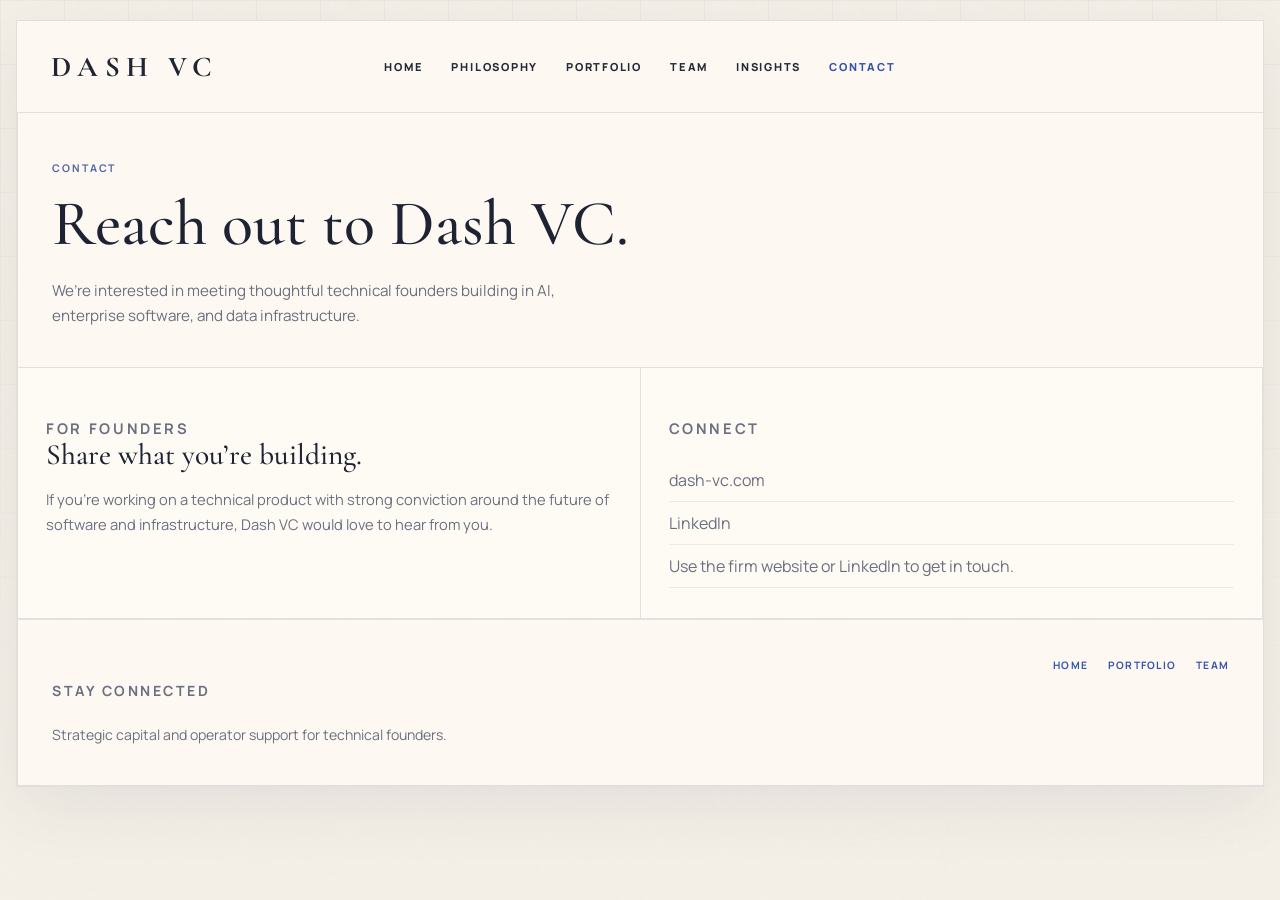
==== contact.html @ 7830f435 "Initial site commit" ====
<!DOCTYPE html>
<html lang="en">
  <head>
    <meta charset="UTF-8" />
    <meta name="viewport" content="width=device-width, initial-scale=1.0" />
    <title>Contact | Dash VC</title>
    <meta
      name="description"
      content="Get in touch with Dash VC."
    />
    <link rel="preconnect" href="https://fonts.googleapis.com" />
    <link rel="preconnect" href="https://fonts.gstatic.com" crossorigin />
    <link
      href="https://fonts.googleapis.com/css2?family=Cormorant+Garamond:wght@400;500;600;700&family=Manrope:wght@400;500;600;700;800&display=swap"
      rel="stylesheet"
    />
    <link rel="stylesheet" href="./styles.css" />
  </head>
  <body class="subpage-body">
    <div class="page-shell">
      <header class="site-header">
        <a class="brand" href="./index.html">DASH VC</a>
        <button class="menu-toggle" type="button" aria-expanded="false" aria-label="Open menu">
          <span></span>
          <span></span>
        </button>
        <nav class="site-nav">
          <a href="./index.html">Home</a>
          <a href="./philosophy.html">Philosophy</a>
          <a href="./portfolio.html">Portfolio</a>
          <a href="./team.html">Team</a>
          <a href="./insights.html">Insights</a>
          <a aria-current="page" href="./contact.html">Contact</a>
        </nav>
      </header>

      <main>
        <section class="subpage-hero">
          <p class="eyebrow">Contact</p>
          <h1>Reach out to Dash VC.</h1>
          <p class="lead">
            We’re interested in meeting thoughtful technical founders building in AI,
            enterprise software, and data infrastructure.
          </p>
        </section>

        <section class="content-grid two-up">
          <article class="content-panel">
            <p class="eyebrow">For founders</p>
            <h2>Share what you’re building.</h2>
            <p>
              If you’re working on a technical product with strong conviction around the
              future of software and infrastructure, Dash VC would love to hear from you.
            </p>
          </article>
          <article class="content-panel">
            <p class="eyebrow">Connect</p>
            <ul class="plain-list">
              <li><a href="https://dash-vc.com/" target="_blank" rel="noreferrer">dash-vc.com</a></li>
              <li><a href="https://www.linkedin.com/company/dash-vc/" target="_blank" rel="noreferrer">LinkedIn</a></li>
              <li>Use the firm website or LinkedIn to get in touch.</li>
            </ul>
          </article>
        </section>
      </main>

      <footer class="site-footer">
        <div>
          <p class="eyebrow">Stay connected</p>
          <p>Strategic capital and operator support for technical founders.</p>
        </div>
        <div class="footer-links">
          <a href="./index.html">Home</a>
          <a href="./portfolio.html">Portfolio</a>
          <a href="./team.html">Team</a>
        </div>
      </footer>
    </div>
    <script src="./app.js"></script>
  </body>
</html>
---- styles.css ----
:root {
  --paper: #f4efe7;
  --paper-deep: #e9dfd1;
  --ink: #1e2333;
  --muted: #6b6f7f;
  --line: rgba(45, 86, 184, 0.18);
  --line-strong: rgba(52, 94, 203, 0.52);
  --panel: rgba(255, 252, 247, 0.74);
  --border: rgba(31, 43, 78, 0.12);
  --shadow: 0 20px 60px rgba(52, 59, 89, 0.08);
}

* {
  box-sizing: border-box;
}

html {
  scroll-behavior: smooth;
}

body {
  margin: 0;
  color: var(--ink);
  background:
    radial-gradient(circle at top left, rgba(180, 186, 205, 0.1), transparent 28%),
    radial-gradient(circle at right center, rgba(72, 111, 222, 0.08), transparent 22%),
    linear-gradient(180deg, rgba(255, 255, 255, 0.6), rgba(241, 235, 226, 0.94)),
    var(--paper);
  font-family: "Manrope", sans-serif;
}

.subpage-body {
  background:
    linear-gradient(rgba(244, 239, 231, 0.9), rgba(244, 239, 231, 0.94)),
    url("./Full-page paper texture.png");
  background-size: cover;
  background-attachment: fixed;
}

body::before {
  position: fixed;
  inset: 0;
  pointer-events: none;
  content: "";
  background-image:
    linear-gradient(var(--line) 1px, transparent 1px),
    linear-gradient(90deg, var(--line) 1px, transparent 1px);
  background-size: 64px 64px;
  mask-image: linear-gradient(180deg, rgba(0, 0, 0, 0.55), transparent 90%);
  opacity: 0.45;
}

a {
  color: inherit;
  text-decoration: none;
}

button {
  font: inherit;
}

.page-shell {
  width: min(1360px, calc(100% - 32px));
  margin: 20px auto;
  border: 1px solid var(--border);
  background: rgba(255, 251, 245, 0.82);
  box-shadow: var(--shadow);
  backdrop-filter: blur(6px);
}

.top-stage {
  background:
    linear-gradient(rgba(255, 251, 245, 0.42), rgba(255, 251, 245, 0.42)),
    url("./hero image 7.png");
  background-size: 104% auto;
  background-position: 62% 64%;
  background-repeat: no-repeat;
}

.site-header,
.hero,
.portfolio-strip,
.grid-section,
.split-band,
.team-section,
.site-footer {
  position: relative;
}

.site-header {
  display: grid;
  grid-template-columns: 1fr auto 1fr;
  align-items: center;
  gap: 24px;
  padding: 28px 34px;
  border-bottom: 1px solid var(--border);
  background: transparent;
}

.brand {
  justify-self: start;
  letter-spacing: 0.22em;
  font-family: "Cormorant Garamond", serif;
  font-size: 1.8rem;
  font-weight: 700;
  color: #202433;
}

.site-nav {
  display: flex;
  justify-content: center;
  gap: 28px;
  text-transform: uppercase;
  letter-spacing: 0.16em;
  font-size: 0.69rem;
  font-weight: 800;
}

.site-nav a,
.footer-links a,
.text-link {
  color: #3552ac;
}

.site-nav a {
  color: #242938;
}

.site-nav a[aria-current="page"] {
  color: #3552ac;
}

.menu-toggle {
  display: none;
  border: 0;
  background: transparent;
  padding: 0;
  flex-direction: column;
  gap: 6px;
}

.menu-toggle span {
  display: block;
  width: 28px;
  height: 1px;
  background: var(--ink);
}

.hero {
  display: grid;
  grid-template-columns: 1.05fr 1fr;
  min-height: 560px;
  background: transparent;
}

.hero > div,
.portfolio-strip > *,
.panel,
.split-band > div,
.team-section,
.site-footer {
  border-right: 1px solid var(--border);
  border-bottom: 1px solid var(--border);
}

.hero-copy {
  border-right: 0;
}

.hero-copy,
.hero-visual,
.panel,
.band-copy,
.band-companies,
.team-section,
.site-footer {
  padding: 38px 34px;
}

.hero-copy {
  display: flex;
  flex-direction: column;
  justify-content: center;
  width: 100%;
  max-width: 70vw;
}

.eyebrow {
  margin: 0 0 18px;
  text-transform: uppercase;
  letter-spacing: 0.18em;
  font-size: 0.66rem;
  color: #5265a9;
  font-weight: 700;
}

h1,
h2,
h3 {
  margin: 0;
  font-family: "Cormorant Garamond", serif;
  font-weight: 500;
  line-height: 0.98;
}

h1 {
  max-width: 18ch;
  font-size: clamp(2.8rem, 5.6vw, 4.8rem);
}

.hero-text,
.philosophy-panel p,
.spotlight-copy p,
.band-copy p,
.team-card p,
.site-footer p,
.value-item p {
  margin: 22px 0 0;
  max-width: 54ch;
  color: var(--muted);
  line-height: 1.62;
  font-size: 0.88rem;
}

.hero-actions {
  display: flex;
  gap: 28px;
  margin-top: 36px;
  flex-wrap: wrap;
}

.text-link {
  text-transform: uppercase;
  letter-spacing: 0.16em;
  font-size: 0.7rem;
  font-weight: 800;
}

.text-link::after {
  content: " \2192";
}

.hero-visual {
  overflow: hidden;
  background: transparent;
  display: flex;
  align-items: center;
  justify-content: center;
}

.blueprint-card {
  position: relative;
  width: min(760px, 96%);
  height: min(520px, calc(100% - 48px));
  margin: 0;
}

.blueprint-card::before,
.mini-diagram::before,
.mini-diagram::after {
  position: absolute;
  content: "";
}

.blueprint-card::before {
  inset: 0;
  background: transparent;
}

.hero-blueprint-image {
  position: absolute;
  inset: 0;
  width: 100%;
  height: 100%;
}

.hero-blueprint-overlay {
  object-fit: contain;
  object-position: center;
  opacity: 0.9;
  mix-blend-mode: multiply;
  filter: saturate(0.92) brightness(1.03) contrast(0.97);
}

.portfolio-strip {
  display: grid;
  grid-template-columns: 1.1fr repeat(5, 1fr);
  border-left: 1px solid var(--border);
}

.strip-label,
.portfolio-pill {
  min-height: 108px;
  padding: 24px 20px;
  background: rgba(255, 253, 249, 0.46);
}

.strip-label {
  display: flex;
  align-items: center;
  text-transform: uppercase;
  letter-spacing: 0.16em;
  font-size: 0.62rem;
  font-weight: 800;
}

.strip-link {
  justify-content: space-between;
  color: #3552ac;
}

.strip-link::after {
  content: "\2192";
  font-size: 1rem;
  line-height: 1;
}

.portfolio-pill {
  border: 0;
  border-left: 1px solid var(--border);
  text-align: left;
  cursor: pointer;
  transition: background 180ms ease, transform 180ms ease;
}

.portfolio-pill:hover,
.portfolio-pill.is-active {
  background: rgba(223, 232, 255, 0.3);
}

.portfolio-pill strong,
.spotlight-copy h2,
.team-card h3,
.value-item h2,
.band-copy h2,
.section-heading h2 {
  display: block;
  font-size: clamp(1.45rem, 2.1vw, 2.3rem);
  line-height: 1;
}

.portfolio-pill strong {
  font-family: "Cormorant Garamond", serif;
  font-weight: 500;
  font-size: 1.75rem;
  letter-spacing: 0;
}

.portfolio-pill span,
.spotlight-copy h3 {
  display: block;
  margin-top: 8px;
  text-transform: uppercase;
  letter-spacing: 0.16em;
  font-size: 0.58rem;
  color: var(--muted);
}

.grid-section {
  display: grid;
  grid-template-columns: 1.75fr 1fr 1fr 0.4fr;
  border-left: 1px solid var(--border);
}

.values-panel {
  background:
    radial-gradient(circle at 20% 20%, rgba(89, 118, 207, 0.07), transparent 30%),
    rgba(255, 251, 246, 0.72);
}

.value-grid {
  display: grid;
  grid-template-columns: repeat(5, minmax(0, 1fr));
  gap: 14px;
}

.value-item h2 {
  margin-top: 12px;
  font-family: "Cormorant Garamond", serif;
  font-size: 0.82rem;
  font-weight: 500;
  line-height: 1.08;
}

.value-icon {
  color: #5a71bc;
  display: inline-flex;
  width: 72px;
  height: 72px;
  align-items: center;
  justify-content: center;
}

.value-item p {
  max-width: 12ch;
  font-size: 0.58rem;
  line-height: 1.36;
  color: #3b4050;
}

.value-icon-svg {
  width: 72px;
  height: 72px;
  stroke: #6a83d9;
  stroke-width: 1.35;
  stroke-linecap: round;
  stroke-linejoin: round;
  overflow: visible;
}

.operator-icon .icon-operator-outer {
  stroke-dasharray: 3.4 3.4;
}

.operator-icon .icon-operator-middle,
.operator-icon .icon-operator-core,
.endurance-icon .icon-endurance-ring {
  stroke-width: 1.5;
}

.sharp-icon .icon-sharp-core,
.technical-icon .icon-technical-cube,
.operator-icon .icon-operator-axes,
.operator-icon .icon-operator-middle,
.operator-icon .icon-operator-core,
.endurance-icon .icon-endurance-ring {
  vector-effect: non-scaling-stroke;
}

.pattern-icon {
  fill: #6a83d9;
  stroke: none;
}

.icon-sharp-frame {
  animation: iconFloatRotate 1.8s ease-in-out 2 both;
}

.icon-sharp-core {
  animation: iconPulse 1.4s ease-in-out 2 both;
}

.icon-operator-outer {
  animation: rotateSlow 1.8s linear 2 both;
  transform-origin: center;
  transform-box: fill-box;
}

.icon-operator-axes {
  animation: rotateReverse 1.8s linear 2 both;
  transform-origin: center;
  transform-box: fill-box;
}

.icon-technical-cube {
  animation: iconFloatRotate 1.8s ease-in-out 2 both;
  transform-origin: center;
  transform-box: fill-box;
}

.icon-pattern-grid circle {
  animation: dotPulse 0.9s ease-in-out 2 both;
}

.icon-pattern-grid circle:nth-child(5n + 1) { animation-delay: 0s; }
.icon-pattern-grid circle:nth-child(5n + 2) { animation-delay: 0.12s; }
.icon-pattern-grid circle:nth-child(5n + 3) { animation-delay: 0.24s; }
.icon-pattern-grid circle:nth-child(5n + 4) { animation-delay: 0.36s; }
.icon-pattern-grid circle:nth-child(5n) { animation-delay: 0.48s; }

.icon-endurance-outer {
  animation: breatheOuter 1.4s ease-in-out 2 both;
  transform-origin: center;
  transform-box: fill-box;
}

.icon-endurance-middle {
  animation: breatheMiddle 1.4s ease-in-out 2 both;
  transform-origin: center;
  transform-box: fill-box;
}

.icon-endurance-core {
  animation: breatheCore 1.4s ease-in-out 2 both;
  transform-origin: center;
  transform-box: fill-box;
}

@keyframes rotateSlow {
  from { transform: rotate(0deg); }
  to { transform: rotate(360deg); }
}

@keyframes rotateReverse {
  from { transform: rotate(0deg); }
  to { transform: rotate(-360deg); }
}

@keyframes iconFloatRotate {
  0%, 100% { transform: rotate(0deg) translateY(0); }
  50% { transform: rotate(4deg) translateY(-0.5px); }
}

@keyframes iconPulse {
  0%, 100% { opacity: 1; transform: scale(1); }
  50% { opacity: 0.84; transform: scale(1.04); }
}

@keyframes dotPulse {
  0%, 100% { opacity: 0.55; transform: scale(1); }
  50% { opacity: 1; transform: scale(1.16); }
}

@keyframes breatheOuter {
  0%, 100% { transform: scale(1); opacity: 0.95; }
  50% { transform: scale(1.03); opacity: 0.72; }
}

@keyframes breatheMiddle {
  0%, 100% { transform: scale(1); opacity: 0.95; }
  50% { transform: scale(0.97); opacity: 0.78; }
}

@keyframes breatheCore {
  0%, 100% { transform: scale(1); opacity: 1; }
  50% { transform: scale(1.1); opacity: 0.88; }
}

@media (prefers-reduced-motion: reduce) {
  .icon-sharp-frame,
  .icon-sharp-core,
  .icon-operator-outer,
  .icon-operator-axes,
  .icon-technical-cube,
  .icon-pattern-grid circle,
  .icon-endurance-outer,
  .icon-endurance-middle,
  .icon-endurance-core {
    animation: none;
  }
}

.philosophy-panel {
  background: rgba(255, 251, 246, 0.6);
}

.philosophy-panel h2,
.spotlight-copy h2,
.band-copy h2,
.section-heading h2 {
  font-size: clamp(1.95rem, 2.6vw, 3rem);
}

.texture-panel {
  display: block;
  overflow: hidden;
  background: transparent;
  padding: 0;
}

.stone-image {
  display: block;
  width: 100%;
  height: 100%;
  min-height: 100%;
  object-fit: cover;
  object-position: center;
  transform: scale(2);
  transform-origin: center;
  filter: saturate(0.9) brightness(1.02) contrast(0.96);
}

.spotlight-panel {
  display: grid;
  grid-template-rows: auto 1fr auto;
  gap: 18px;
  background: rgba(255, 253, 249, 0.68);
}

.spotlight-copy p {
  min-height: 96px;
}

.spotlight-graphic {
  position: relative;
  min-height: 140px;
}

.mini-diagram {
  position: absolute;
  right: 0;
  bottom: 0;
  width: 88%;
  height: 100%;
  border-left: 1px solid rgba(65, 111, 223, 0.2);
  border-bottom: 1px solid rgba(65, 111, 223, 0.2);
}

.mini-diagram::before {
  left: 18%;
  right: 18%;
  bottom: 14%;
  height: 40%;
  border: 1px solid rgba(65, 111, 223, 0.38);
}

.mini-diagram::after {
  left: 34%;
  right: 34%;
  bottom: 39%;
  height: 28%;
  border: 1px solid rgba(65, 111, 223, 0.5);
}

.split-band {
  display: grid;
  grid-template-columns: 1fr 1fr;
  border-left: 1px solid var(--border);
}

.company-cloud {
  display: flex;
  flex-wrap: wrap;
  gap: 12px;
  margin-top: 20px;
}

.company-cloud a,
.team-card {
  border: 1px solid var(--border);
  background: rgba(255, 255, 255, 0.46);
}

.company-cloud a {
  display: inline-flex;
  align-items: center;
  justify-content: center;
  padding: 12px 16px;
  text-transform: uppercase;
  letter-spacing: 0.12em;
  font-size: 0.62rem;
  transition: background 180ms ease, border-color 180ms ease, color 180ms ease,
    transform 180ms ease;
}

.company-cloud a:hover,
.company-cloud a:focus-visible,
.logo-card:hover,
.logo-card:focus-visible {
  background: rgba(223, 232, 255, 0.34);
  border-color: rgba(52, 94, 203, 0.34);
  color: #3552ac;
  transform: translateY(-1px);
}

.team-section {
  border-left: 1px solid var(--border);
}

.section-heading {
  max-width: 720px;
}

.team-grid {
  display: grid;
  grid-template-columns: repeat(4, minmax(0, 1fr));
  gap: 18px;
  margin-top: 26px;
}

.team-card {
  padding: 24px 20px;
}

.team-card h3 {
  font-size: 1.35rem;
}

.site-footer {
  display: flex;
  justify-content: space-between;
  gap: 24px;
  border-left: 1px solid var(--border);
  border-right: 0;
}

.footer-links {
  display: flex;
  align-items: flex-start;
  gap: 20px;
  flex-wrap: wrap;
  text-transform: uppercase;
  letter-spacing: 0.12em;
  font-size: 0.64rem;
  font-weight: 700;
}

.subpage-hero,
.content-grid,
.logo-grid,
.bio-grid,
.insight-grid {
  border-left: 1px solid var(--border);
}

.subpage-hero {
  padding: 48px 34px 38px;
  border-bottom: 1px solid var(--border);
}

.subpage-hero h1 {
  max-width: 20ch;
  font-size: clamp(3rem, 5vw, 4.7rem);
}

.lead {
  margin: 22px 0 0;
  max-width: 64ch;
  color: var(--muted);
  line-height: 1.68;
  font-size: 0.95rem;
}

.content-grid {
  display: grid;
  border-bottom: 1px solid var(--border);
}

.content-grid.two-up {
  grid-template-columns: repeat(2, minmax(0, 1fr));
}

.philosophy-grid {
  grid-template-columns: repeat(5, minmax(0, 1fr));
}

.content-panel,
.logo-card,
.bio-card,
.insight-card {
  padding: 30px 28px;
  border-right: 1px solid var(--border);
  border-bottom: 1px solid var(--border);
  background: rgba(255, 252, 247, 0.56);
}

.content-panel h2,
.bio-card h2,
.insight-card h2 {
  font-size: clamp(1.8rem, 2.3vw, 2.8rem);
}

.content-panel p,
.bio-card p,
.insight-card p {
  margin: 18px 0 0;
  color: var(--muted);
  line-height: 1.68;
  font-size: 0.92rem;
}

.plain-list {
  margin: 18px 0 0;
  padding: 0;
  list-style: none;
}

.plain-list li {
  padding: 10px 0;
  border-bottom: 1px solid rgba(31, 43, 78, 0.08);
  color: var(--muted);
}

.logo-grid {
  display: grid;
  grid-template-columns: repeat(4, minmax(0, 1fr));
}

.logo-card {
  display: grid;
  place-items: center;
  min-height: 160px;
  padding: 28px;
  transition: background 180ms ease, border-color 180ms ease, color 180ms ease,
    transform 180ms ease;
}

.logo-card img {
  display: block;
  width: 100%;
  max-width: 180px;
  max-height: 44px;
  object-fit: contain;
  object-position: center;
}

.stealth-card {
  font-family: "Cormorant Garamond", serif;
  font-size: 2rem;
  font-weight: 500;
  letter-spacing: 0.04em;
  color: #202433;
}

.bio-grid,
.insight-grid {
  display: grid;
  grid-template-columns: repeat(2, minmax(0, 1fr));
}

@media (max-width: 1100px) {
  .hero,
  .split-band,
  .grid-section,
  .team-grid,
  .portfolio-strip,
  .content-grid.two-up,
  .philosophy-grid,
  .logo-grid,
  .bio-grid,
  .insight-grid {
    grid-template-columns: 1fr;
  }

  .value-grid {
    grid-template-columns: repeat(2, minmax(0, 1fr));
  }

  .hero-visual {
    min-height: 420px;
  }

  .blueprint-card {
    width: min(720px, 100%);
    height: 360px;
    margin-top: 12px;
  }

  .portfolio-pill,
  .strip-label {
    border-left: 0;
    border-top: 1px solid var(--border);
  }

  .team-grid {
    gap: 14px;
  }
}

@media (max-width: 760px) {
  .page-shell {
    width: min(100% - 18px, 100%);
    margin: 9px auto;
  }

  .site-header,
  .hero-copy,
  .hero-visual,
  .panel,
  .band-copy,
  .band-companies,
  .team-section,
  .site-footer {
    padding: 24px 20px;
  }

  .site-header {
    grid-template-columns: 1fr auto;
    align-items: flex-start;
  }

  .menu-toggle {
    display: flex;
    justify-self: end;
  }

  .site-nav {
    display: none;
    width: 100%;
    flex-direction: column;
    gap: 14px;
    padding-top: 14px;
    grid-column: 1 / -1;
  }

  .site-nav.is-open {
    display: flex;
  }

  h1 {
    max-width: 13ch;
    font-size: clamp(2.2rem, 10vw, 3.35rem);
  }

  .value-grid,
  .team-grid {
    grid-template-columns: 1fr;
  }

  .subpage-hero,
  .content-panel,
  .logo-card,
  .bio-card,
  .insight-card {
    padding: 24px 20px;
  }

  .subpage-hero h1 {
    max-width: 18ch;
    font-size: clamp(2.2rem, 10vw, 3.5rem);
  }

  .site-footer {
    flex-direction: column;
  }

  .brand {
    font-size: 1.45rem;
  }
}
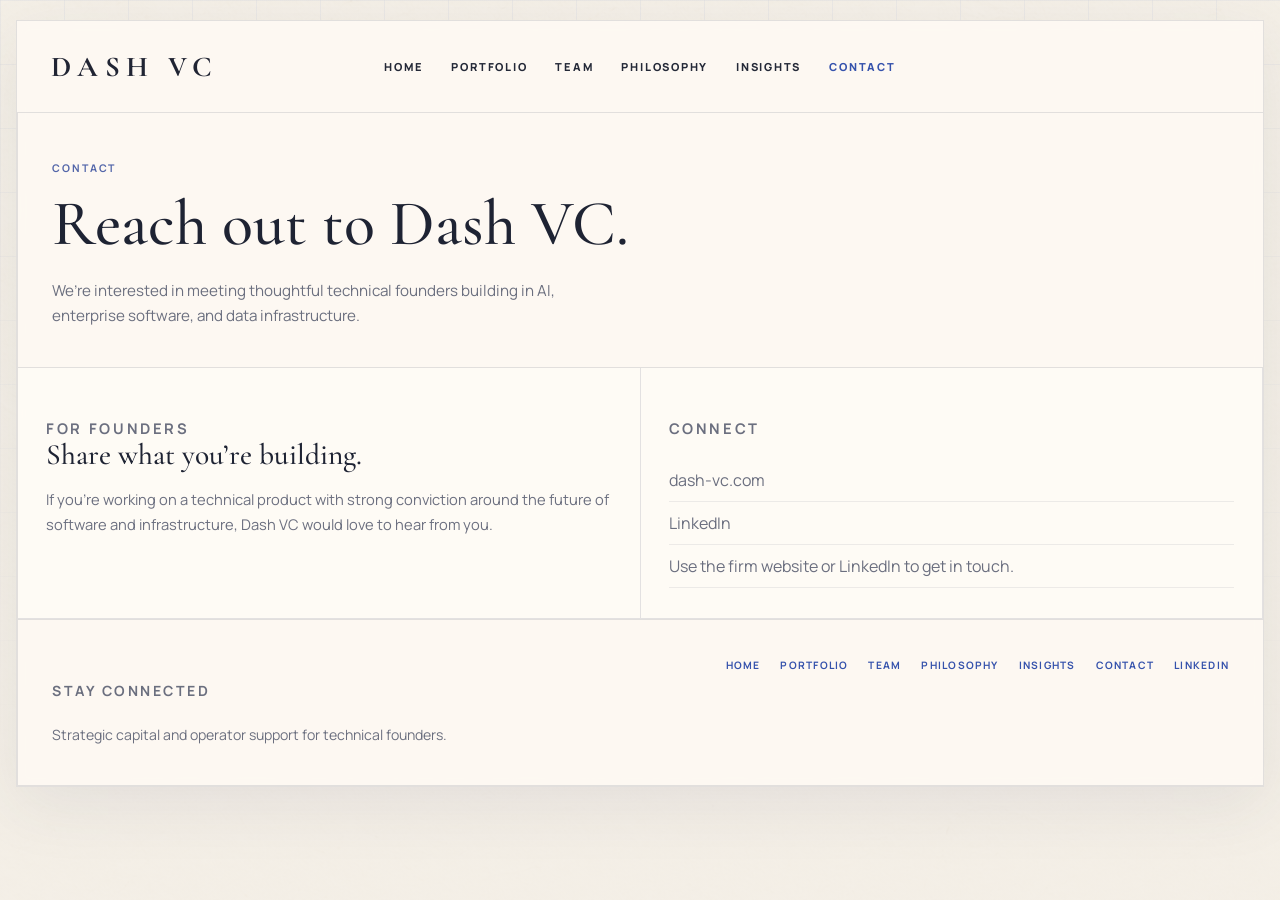
==== commit 36678f09: "Update site polish and interactions" ====
--- a/contact.html
+++ b/contact.html
@@ -26,9 +26,9 @@
         </button>
         <nav class="site-nav">
           <a href="./index.html">Home</a>
-          <a href="./philosophy.html">Philosophy</a>
           <a href="./portfolio.html">Portfolio</a>
           <a href="./team.html">Team</a>
+          <a href="./philosophy.html">Philosophy</a>
           <a href="./insights.html">Insights</a>
           <a aria-current="page" href="./contact.html">Contact</a>
         </nav>
@@ -73,6 +73,12 @@
           <a href="./index.html">Home</a>
           <a href="./portfolio.html">Portfolio</a>
           <a href="./team.html">Team</a>
+          <a href="./philosophy.html">Philosophy</a>
+          <a href="./insights.html">Insights</a>
+          <a href="./contact.html">Contact</a>
+          <a href="https://www.linkedin.com/company/dash-vc/" target="_blank" rel="noreferrer">
+            LinkedIn
+          </a>
         </div>
       </footer>
     </div>
--- a/styles.css
+++ b/styles.css
@@ -204,7 +204,7 @@
 }
 
 h1 {
-  max-width: 18ch;
+  max-width: 28ch;
   font-size: clamp(2.8rem, 5.6vw, 4.8rem);
 }
 
@@ -419,7 +419,8 @@
 }
 
 .sharp-icon .icon-sharp-core,
-.technical-icon .icon-technical-cube,
+.technical-icon .icon-technical-outer,
+.technical-icon .icon-technical-inner,
 .operator-icon .icon-operator-axes,
 .operator-icon .icon-operator-middle,
 .operator-icon .icon-operator-core,
@@ -433,33 +434,31 @@
 }
 
 .icon-sharp-frame {
-  animation: iconFloatRotate 1.8s ease-in-out 2 both;
-}
-
-.icon-sharp-core {
-  animation: iconPulse 1.4s ease-in-out 2 both;
-}
-
-.icon-operator-outer {
-  animation: rotateSlow 1.8s linear 2 both;
+  animation: rotateSettle 2.2s cubic-bezier(0.16, 0.8, 0.2, 1) 1;
   transform-origin: center;
   transform-box: fill-box;
 }
 
-.icon-operator-axes {
-  animation: rotateReverse 1.8s linear 2 both;
+.icon-operator-outer {
+  animation: rotateSettle 2.4s cubic-bezier(0.16, 0.8, 0.2, 1) 1;
   transform-origin: center;
   transform-box: fill-box;
 }
 
-.icon-technical-cube {
-  animation: iconFloatRotate 1.8s ease-in-out 2 both;
+.icon-operator-axes {
+  animation: rotateReverseSettle 2.4s cubic-bezier(0.16, 0.8, 0.2, 1) 1;
   transform-origin: center;
   transform-box: fill-box;
 }
 
+.icon-technical-inner {
+  animation: cubePulse 2.1s cubic-bezier(0.2, 0.72, 0.2, 1) 1;
+  transform-origin: center;
+  transform-box: fill-box;
+}
+
 .icon-pattern-grid circle {
-  animation: dotPulse 0.9s ease-in-out 2 both;
+  animation: dotPulse 1.15s cubic-bezier(0.2, 0.72, 0.2, 1) 1;
 }
 
 .icon-pattern-grid circle:nth-child(5n + 1) { animation-delay: 0s; }
@@ -469,47 +468,104 @@
 .icon-pattern-grid circle:nth-child(5n) { animation-delay: 0.48s; }
 
 .icon-endurance-outer {
-  animation: breatheOuter 1.4s ease-in-out 2 both;
+  animation: rotateSettle 2.6s cubic-bezier(0.16, 0.8, 0.2, 1) 1;
   transform-origin: center;
   transform-box: fill-box;
 }
 
 .icon-endurance-middle {
-  animation: breatheMiddle 1.4s ease-in-out 2 both;
+  animation: breatheMiddle 1.9s cubic-bezier(0.2, 0.72, 0.2, 1) 1;
   transform-origin: center;
   transform-box: fill-box;
 }
 
 .icon-endurance-core {
-  animation: breatheCore 1.4s ease-in-out 2 both;
+  animation: enduranceSlingshot 1.9s cubic-bezier(0.16, 0.84, 0.18, 1) 1;
   transform-origin: center;
   transform-box: fill-box;
 }
 
-@keyframes rotateSlow {
-  from { transform: rotate(0deg); }
-  to { transform: rotate(360deg); }
-}
-
-@keyframes rotateReverse {
-  from { transform: rotate(0deg); }
-  to { transform: rotate(-360deg); }
-}
-
-@keyframes iconFloatRotate {
-  0%, 100% { transform: rotate(0deg) translateY(0); }
-  50% { transform: rotate(4deg) translateY(-0.5px); }
-}
-
-@keyframes iconPulse {
-  0%, 100% { opacity: 1; transform: scale(1); }
-  50% { opacity: 0.84; transform: scale(1.04); }
+.value-item:hover .icon-sharp-frame {
+  animation: rotateSettleHover 1.25s cubic-bezier(0.16, 0.8, 0.2, 1) 1;
+}
+
+.value-item:hover .icon-operator-outer {
+  animation: rotateSettleHover 1.5s cubic-bezier(0.16, 0.8, 0.2, 1) 1;
+}
+
+.value-item:hover .icon-operator-axes {
+  animation: rotateReverseSettleHover 1.5s cubic-bezier(0.16, 0.8, 0.2, 1) 1;
+}
+
+.value-item:hover .icon-technical-inner {
+  animation: cubePulseHover 1.2s cubic-bezier(0.2, 0.72, 0.2, 1) 1;
+}
+
+.value-item:hover .icon-pattern-grid circle {
+  animation: dotWaveHover 0.85s cubic-bezier(0.2, 0.72, 0.2, 1) 1;
+}
+
+.value-item:hover .icon-endurance-outer {
+  animation: rotateSettleHover 1.55s cubic-bezier(0.16, 0.8, 0.2, 1) 1;
+}
+
+.value-item:hover .icon-endurance-middle {
+  animation: breatheMiddleHover 1.05s cubic-bezier(0.2, 0.72, 0.2, 1) 1;
+}
+
+.value-item:hover .icon-endurance-core {
+  animation: enduranceSlingshotHover 1.05s cubic-bezier(0.16, 0.84, 0.18, 1) 1;
+}
+
+@keyframes rotateSettle {
+  0% { transform: rotate(0deg); }
+  82% { transform: rotate(336deg); }
+  100% { transform: rotate(360deg); }
+}
+
+@keyframes rotateReverseSettle {
+  0% { transform: rotate(0deg); }
+  82% { transform: rotate(-336deg); }
+  100% { transform: rotate(-360deg); }
+}
+
+@keyframes rotateSettleHover {
+  0% { transform: rotate(0deg); }
+  82% { transform: rotate(336deg); }
+  100% { transform: rotate(360deg); }
+}
+
+@keyframes rotateReverseSettleHover {
+  0% { transform: rotate(0deg); }
+  82% { transform: rotate(-336deg); }
+  100% { transform: rotate(-360deg); }
+}
+
+@keyframes cubePulse {
+  0%, 100% { transform: scale(1); opacity: 0.95; }
+  50% { transform: scale(1.22); opacity: 1; }
+}
+
+@keyframes cubePulseHover {
+  0%, 100% { transform: scale(1); opacity: 0.95; }
+  50% { transform: scale(1.22); opacity: 1; }
 }
 
 @keyframes dotPulse {
   0%, 100% { opacity: 0.55; transform: scale(1); }
-  50% { opacity: 1; transform: scale(1.16); }
-}
+  50% { opacity: 1; transform: scale(1.38); }
+}
+
+@keyframes dotPulseHover {
+  0%, 100% { opacity: 0.55; transform: scale(1); }
+  50% { opacity: 1; transform: scale(1.38); }
+}
+
+@keyframes dotWaveHover {
+  0%, 100% { opacity: 0.55; transform: scale(1); }
+  50% { opacity: 1; transform: scale(1.38); }
+}
+
 
 @keyframes breatheOuter {
   0%, 100% { transform: scale(1); opacity: 0.95; }
@@ -521,21 +577,55 @@
   50% { transform: scale(0.97); opacity: 0.78; }
 }
 
+@keyframes breatheMiddleHover {
+  0%, 100% { transform: scale(1); opacity: 0.95; }
+  50% { transform: scale(0.97); opacity: 0.78; }
+}
+
 @keyframes breatheCore {
   0%, 100% { transform: scale(1); opacity: 1; }
   50% { transform: scale(1.1); opacity: 0.88; }
 }
 
+@keyframes breatheCoreHover {
+  0%, 100% { transform: scale(1); opacity: 1; }
+  50% { transform: scale(1.1); opacity: 0.88; }
+}
+
+@keyframes enduranceSlingshot {
+  0% { transform: scale(1); opacity: 0.98; }
+  58% { transform: scale(2.25); opacity: 0.9; }
+  78% { transform: scale(0.82); opacity: 1; }
+  100% { transform: scale(1); opacity: 1; }
+}
+
+@keyframes enduranceSlingshotHover {
+  0% { transform: scale(1); opacity: 0.98; }
+  58% { transform: scale(2.25); opacity: 0.9; }
+  78% { transform: scale(0.82); opacity: 1; }
+  100% { transform: scale(1); opacity: 1; }
+}
+
 @media (prefers-reduced-motion: reduce) {
   .icon-sharp-frame,
-  .icon-sharp-core,
   .icon-operator-outer,
   .icon-operator-axes,
-  .icon-technical-cube,
+  .icon-technical-inner,
   .icon-pattern-grid circle,
   .icon-endurance-outer,
   .icon-endurance-middle,
   .icon-endurance-core {
+    animation: none;
+  }
+
+  .value-item:hover .icon-sharp-frame,
+  .value-item:hover .icon-operator-outer,
+  .value-item:hover .icon-operator-axes,
+  .value-item:hover .icon-technical-inner,
+  .value-item:hover .icon-pattern-grid circle,
+  .value-item:hover .icon-endurance-outer,
+  .value-item:hover .icon-endurance-middle,
+  .value-item:hover .icon-endurance-core {
     animation: none;
   }
 }
@@ -658,7 +748,7 @@
 }
 
 .section-heading {
-  max-width: 720px;
+  max-width: 1080px;
 }
 
 .team-grid {
@@ -709,7 +799,7 @@
 }
 
 .subpage-hero h1 {
-  max-width: 20ch;
+  max-width: 32ch;
   font-size: clamp(3rem, 5vw, 4.7rem);
 }
 
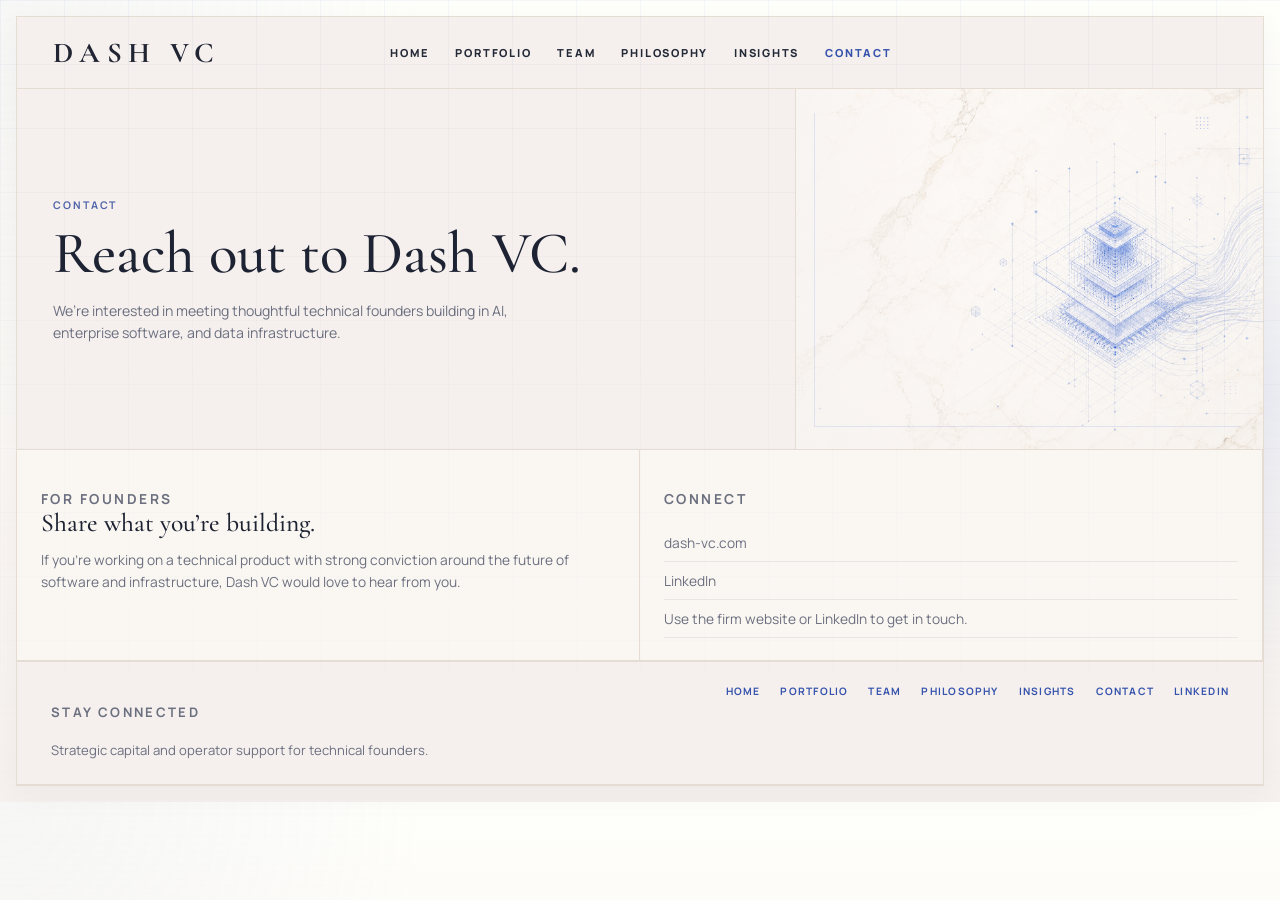
==== commit 2045e8da: "Update subpage hero layouts and insights" ====
--- a/contact.html
+++ b/contact.html
@@ -35,13 +35,18 @@
       </header>
 
       <main>
-        <section class="subpage-hero">
-          <p class="eyebrow">Contact</p>
-          <h1>Reach out to Dash VC.</h1>
-          <p class="lead">
-            We’re interested in meeting thoughtful technical founders building in AI,
-            enterprise software, and data infrastructure.
-          </p>
+        <section class="subpage-hero subpage-hero--contact">
+          <div class="subpage-hero-copy">
+            <p class="eyebrow">Contact</p>
+            <h1>Reach out to Dash VC.</h1>
+            <p class="lead">
+              We’re interested in meeting thoughtful technical founders building in AI,
+              enterprise software, and data infrastructure.
+            </p>
+          </div>
+          <div class="subpage-hero-visual" aria-hidden="true">
+            <div class="subpage-blueprint-card"></div>
+          </div>
         </section>
 
         <section class="content-grid two-up">
--- a/styles.css
+++ b/styles.css
@@ -1,13 +1,13 @@
 :root {
-  --paper: #f4efe7;
-  --paper-deep: #e9dfd1;
+  --paper: #f5f0ed;
+  --paper-deep: #ece4db;
   --ink: #1e2333;
   --muted: #6b6f7f;
   --line: rgba(45, 86, 184, 0.18);
   --line-strong: rgba(52, 94, 203, 0.52);
   --panel: rgba(255, 252, 247, 0.74);
-  --border: rgba(31, 43, 78, 0.12);
-  --shadow: 0 20px 60px rgba(52, 59, 89, 0.08);
+  --border: #e5ddd4;
+  --shadow: 0 10px 30px rgba(52, 59, 89, 0.04);
 }
 
 * {
@@ -24,17 +24,17 @@
   background:
     radial-gradient(circle at top left, rgba(180, 186, 205, 0.1), transparent 28%),
     radial-gradient(circle at right center, rgba(72, 111, 222, 0.08), transparent 22%),
-    linear-gradient(180deg, rgba(255, 255, 255, 0.6), rgba(241, 235, 226, 0.94)),
-    var(--paper);
+    linear-gradient(180deg, rgba(255, 255, 255, 0.52), rgba(245, 240, 237, 0.96)),
+    #fdfcf6;
   font-family: "Manrope", sans-serif;
 }
 
 .subpage-body {
   background:
-    linear-gradient(rgba(244, 239, 231, 0.9), rgba(244, 239, 231, 0.94)),
-    url("./Full-page paper texture.png");
-  background-size: cover;
-  background-attachment: fixed;
+    radial-gradient(circle at top left, rgba(180, 186, 205, 0.1), transparent 28%),
+    radial-gradient(circle at right center, rgba(72, 111, 222, 0.08), transparent 22%),
+    linear-gradient(180deg, rgba(255, 255, 255, 0.52), rgba(245, 240, 237, 0.96)),
+    #fdfcf6;
 }
 
 body::before {
@@ -60,20 +60,19 @@
 }
 
 .page-shell {
-  width: min(1360px, calc(100% - 32px));
-  margin: 20px auto;
+  width: min(1440px, calc(100% - 32px));
+  margin: 16px auto;
   border: 1px solid var(--border);
-  background: rgba(255, 251, 245, 0.82);
+  background: #f5f0ed;
   box-shadow: var(--shadow);
-  backdrop-filter: blur(6px);
 }
 
 .top-stage {
   background:
     linear-gradient(rgba(255, 251, 245, 0.42), rgba(255, 251, 245, 0.42)),
     url("./hero image 7.png");
-  background-size: 104% auto;
-  background-position: 62% 64%;
+  background-size: cover;
+  background-position: 62% 50%;
   background-repeat: no-repeat;
 }
 
@@ -81,7 +80,6 @@
 .hero,
 .portfolio-strip,
 .grid-section,
-.split-band,
 .team-section,
 .site-footer {
   position: relative;
@@ -92,7 +90,8 @@
   grid-template-columns: 1fr auto 1fr;
   align-items: center;
   gap: 24px;
-  padding: 28px 34px;
+  min-height: 72px;
+  padding: 0 34px 0 36px;
   border-bottom: 1px solid var(--border);
   background: transparent;
 }
@@ -109,7 +108,7 @@
 .site-nav {
   display: flex;
   justify-content: center;
-  gap: 28px;
+  gap: 26px;
   text-transform: uppercase;
   letter-spacing: 0.16em;
   font-size: 0.69rem;
@@ -148,15 +147,15 @@
 
 .hero {
   display: grid;
-  grid-template-columns: 1.05fr 1fr;
-  min-height: 560px;
+  grid-template-columns: 42% 58%;
+  min-height: 544px;
   background: transparent;
+  border-bottom: 1px solid var(--border);
 }
 
 .hero > div,
 .portfolio-strip > *,
 .panel,
-.split-band > div,
 .team-section,
 .site-footer {
   border-right: 1px solid var(--border);
@@ -164,29 +163,35 @@
 }
 
 .hero-copy {
-  border-right: 0;
+  border-right: 1px solid var(--border);
+  border-bottom: 0;
 }
 
 .hero-copy,
 .hero-visual,
 .panel,
-.band-copy,
-.band-companies,
 .team-section,
 .site-footer {
-  padding: 38px 34px;
+  padding: 26px 34px;
 }
 
 .hero-copy {
   display: flex;
   flex-direction: column;
   justify-content: center;
+  padding: 26px 34px 30px 36px;
   width: 100%;
-  max-width: 70vw;
+  max-width: none;
+}
+
+.hero-visual {
+  padding: 0;
+  border-right: 0;
+  border-bottom: 0;
 }
 
 .eyebrow {
-  margin: 0 0 18px;
+  margin: 0 0 14px;
   text-transform: uppercase;
   letter-spacing: 0.18em;
   font-size: 0.66rem;
@@ -204,8 +209,9 @@
 }
 
 h1 {
-  max-width: 28ch;
-  font-size: clamp(2.8rem, 5.6vw, 4.8rem);
+  max-width: 560px;
+  font-size: clamp(2.8rem, 4.65vw, 4.45rem);
+  line-height: 0.94;
 }
 
 .hero-text,
@@ -215,17 +221,21 @@
 .team-card p,
 .site-footer p,
 .value-item p {
-  margin: 22px 0 0;
+  margin: 18px 0 0;
   max-width: 54ch;
   color: var(--muted);
-  line-height: 1.62;
-  font-size: 0.88rem;
+  line-height: 1.56;
+  font-size: 0.84rem;
+}
+
+.hero-text {
+  max-width: 38ch;
 }
 
 .hero-actions {
   display: flex;
   gap: 28px;
-  margin-top: 36px;
+  margin-top: 20px;
   flex-wrap: wrap;
 }
 
@@ -250,8 +260,9 @@
 
 .blueprint-card {
   position: relative;
-  width: min(760px, 96%);
-  height: min(520px, calc(100% - 48px));
+  width: 100%;
+  height: 100%;
+  min-height: 544px;
   margin: 0;
 }
 
@@ -263,8 +274,20 @@
 }
 
 .blueprint-card::before {
-  inset: 0;
-  background: transparent;
+  inset: 34px 32px 30px 20px;
+  border-left: 1px solid rgba(65, 111, 223, 0.18);
+  border-bottom: 1px solid rgba(65, 111, 223, 0.18);
+}
+
+.blueprint-grid {
+  position: absolute;
+  inset: 42px 26px 40px 42px;
+  background-image:
+    linear-gradient(rgba(65, 111, 223, 0.14) 1px, transparent 1px),
+    linear-gradient(90deg, rgba(65, 111, 223, 0.14) 1px, transparent 1px);
+  background-size: 37px 37px;
+  opacity: 0.38;
+  mask-image: linear-gradient(180deg, rgba(0, 0, 0, 0.9), rgba(0, 0, 0, 0.45));
 }
 
 .hero-blueprint-image {
@@ -285,19 +308,20 @@
 .portfolio-strip {
   display: grid;
   grid-template-columns: 1.1fr repeat(5, 1fr);
-  border-left: 1px solid var(--border);
+  border-left: 0;
 }
 
 .strip-label,
 .portfolio-pill {
-  min-height: 108px;
-  padding: 24px 20px;
-  background: rgba(255, 253, 249, 0.46);
+  min-height: 102px;
+  padding: 14px 18px 12px;
+  background: rgba(255, 253, 249, 0.22);
 }
 
 .strip-label {
   display: flex;
   align-items: center;
+  min-width: 0;
   text-transform: uppercase;
   letter-spacing: 0.16em;
   font-size: 0.62rem;
@@ -320,6 +344,9 @@
   border-left: 1px solid var(--border);
   text-align: left;
   cursor: pointer;
+  display: flex;
+  flex-direction: column;
+  justify-content: center;
   transition: background 180ms ease, transform 180ms ease;
 }
 
@@ -342,65 +369,95 @@
 .portfolio-pill strong {
   font-family: "Cormorant Garamond", serif;
   font-weight: 500;
-  font-size: 1.75rem;
+  font-size: 1.85rem;
   letter-spacing: 0;
 }
 
 .portfolio-pill span,
 .spotlight-copy h3 {
   display: block;
-  margin-top: 8px;
+  margin-top: 5px;
   text-transform: uppercase;
   letter-spacing: 0.16em;
-  font-size: 0.58rem;
+  font-size: 0.62rem;
   color: var(--muted);
 }
 
 .grid-section {
   display: grid;
-  grid-template-columns: 1.75fr 1fr 1fr 0.4fr;
-  border-left: 1px solid var(--border);
+  grid-template-columns: 5fr 3fr 2fr 2fr;
+  border-top: 1px solid var(--border);
+  border-bottom: 1px solid var(--border);
+  border-left: 0;
+  min-height: 388px;
 }
 
 .values-panel {
   background:
-    radial-gradient(circle at 20% 20%, rgba(89, 118, 207, 0.07), transparent 30%),
-    rgba(255, 251, 246, 0.72);
+    radial-gradient(circle at 20% 20%, rgba(89, 118, 207, 0.05), transparent 26%),
+    rgba(255, 251, 246, 0.32);
+  display: flex;
+  flex-direction: column;
+  justify-content: space-between;
+  padding-right: 22px;
 }
 
 .value-grid {
   display: grid;
   grid-template-columns: repeat(5, minmax(0, 1fr));
-  gap: 14px;
+  gap: 8px;
+  margin-top: 4px;
+  align-items: start;
+  flex: 1 1 auto;
+}
+
+.values-tail {
+  margin: 20px 0 0;
+  max-width: 18ch;
+  font-family: "Cormorant Garamond", serif;
+  font-size: clamp(1.55rem, 1.95vw, 2rem);
+  line-height: 0.98;
+  color: #4968c7;
+}
+
+.value-item {
+  display: grid;
+  grid-template-rows: 52px 60px 1fr;
+  align-items: start;
 }
 
 .value-item h2 {
-  margin-top: 12px;
+  margin-top: 4px;
   font-family: "Cormorant Garamond", serif;
-  font-size: 0.82rem;
+  font-size: 0.88rem;
   font-weight: 500;
-  line-height: 1.08;
+  line-height: 1.1;
+  align-self: start;
 }
 
 .value-icon {
   color: #5a71bc;
   display: inline-flex;
-  width: 72px;
-  height: 72px;
-  align-items: center;
+  width: 48px;
+  height: 52px;
+  align-items: flex-start;
   justify-content: center;
+  align-self: start;
 }
 
 .value-item p {
-  max-width: 12ch;
-  font-size: 0.58rem;
-  line-height: 1.36;
+  margin-top: 0;
+  max-width: 10.5ch;
+  font-size: 0.66rem;
+  line-height: 1.48;
   color: #3b4050;
+  align-self: start;
 }
 
 .value-icon-svg {
-  width: 72px;
-  height: 72px;
+  width: 48px;
+  height: 48px;
+  display: block;
   stroke: #6a83d9;
   stroke-width: 1.35;
   stroke-linecap: round;
@@ -409,22 +466,19 @@
 }
 
 .operator-icon .icon-operator-outer {
-  stroke-dasharray: 3.4 3.4;
-}
-
-.operator-icon .icon-operator-middle,
-.operator-icon .icon-operator-core,
-.endurance-icon .icon-endurance-ring {
   stroke-width: 1.5;
 }
 
 .sharp-icon .icon-sharp-core,
 .technical-icon .icon-technical-outer,
 .technical-icon .icon-technical-inner,
-.operator-icon .icon-operator-axes,
+.operator-icon .icon-operator-outer,
 .operator-icon .icon-operator-middle,
 .operator-icon .icon-operator-core,
-.endurance-icon .icon-endurance-ring {
+.endurance-icon .icon-endurance-axes,
+.endurance-icon .icon-endurance-outer,
+.endurance-icon .icon-endurance-middle,
+.endurance-icon .icon-endurance-core {
   vector-effect: non-scaling-stroke;
 }
 
@@ -445,8 +499,14 @@
   transform-box: fill-box;
 }
 
-.icon-operator-axes {
-  animation: rotateReverseSettle 2.4s cubic-bezier(0.16, 0.8, 0.2, 1) 1;
+.icon-operator-middle {
+  animation: breatheMiddle 1.9s cubic-bezier(0.2, 0.72, 0.2, 1) 1;
+  transform-origin: center;
+  transform-box: fill-box;
+}
+
+.icon-operator-core {
+  animation: enduranceSlingshot 1.9s cubic-bezier(0.16, 0.84, 0.18, 1) 1;
   transform-origin: center;
   transform-box: fill-box;
 }
@@ -473,18 +533,24 @@
   transform-box: fill-box;
 }
 
-.icon-endurance-middle {
-  animation: breatheMiddle 1.9s cubic-bezier(0.2, 0.72, 0.2, 1) 1;
+.icon-endurance-axes {
+  animation: rotateReverseSettle 2.4s cubic-bezier(0.16, 0.8, 0.2, 1) 1;
   transform-origin: center;
   transform-box: fill-box;
 }
 
-.icon-endurance-core {
-  animation: enduranceSlingshot 1.9s cubic-bezier(0.16, 0.84, 0.18, 1) 1;
+.icon-endurance-middle {
+  animation: none;
   transform-origin: center;
   transform-box: fill-box;
 }
 
+.icon-endurance-core {
+  animation: none;
+  transform-origin: center;
+  transform-box: fill-box;
+}
+
 .value-item:hover .icon-sharp-frame {
   animation: rotateSettleHover 1.25s cubic-bezier(0.16, 0.8, 0.2, 1) 1;
 }
@@ -493,8 +559,12 @@
   animation: rotateSettleHover 1.5s cubic-bezier(0.16, 0.8, 0.2, 1) 1;
 }
 
-.value-item:hover .icon-operator-axes {
-  animation: rotateReverseSettleHover 1.5s cubic-bezier(0.16, 0.8, 0.2, 1) 1;
+.value-item:hover .icon-operator-middle {
+  animation: breatheMiddleHover 1.05s cubic-bezier(0.2, 0.72, 0.2, 1) 1;
+}
+
+.value-item:hover .icon-operator-core {
+  animation: enduranceSlingshotHover 1.05s cubic-bezier(0.16, 0.84, 0.18, 1) 1;
 }
 
 .value-item:hover .icon-technical-inner {
@@ -509,12 +579,16 @@
   animation: rotateSettleHover 1.55s cubic-bezier(0.16, 0.8, 0.2, 1) 1;
 }
 
+.value-item:hover .icon-endurance-axes {
+  animation: rotateReverseSettleHover 1.5s cubic-bezier(0.16, 0.8, 0.2, 1) 1;
+}
+
+.value-item:hover .icon-endurance-core {
+  animation: none;
+}
+
 .value-item:hover .icon-endurance-middle {
-  animation: breatheMiddleHover 1.05s cubic-bezier(0.2, 0.72, 0.2, 1) 1;
-}
-
-.value-item:hover .icon-endurance-core {
-  animation: enduranceSlingshotHover 1.05s cubic-bezier(0.16, 0.84, 0.18, 1) 1;
+  animation: none;
 }
 
 @keyframes rotateSettle {
@@ -543,27 +617,27 @@
 
 @keyframes cubePulse {
   0%, 100% { transform: scale(1); opacity: 0.95; }
-  50% { transform: scale(1.22); opacity: 1; }
+  50% { transform: scale(2.55); opacity: 1; }
 }
 
 @keyframes cubePulseHover {
   0%, 100% { transform: scale(1); opacity: 0.95; }
-  50% { transform: scale(1.22); opacity: 1; }
+  50% { transform: scale(2.55); opacity: 1; }
 }
 
 @keyframes dotPulse {
-  0%, 100% { opacity: 0.55; transform: scale(1); }
-  50% { opacity: 1; transform: scale(1.38); }
+  0%, 100% { opacity: 0.38; }
+  50% { opacity: 1; }
 }
 
 @keyframes dotPulseHover {
-  0%, 100% { opacity: 0.55; transform: scale(1); }
-  50% { opacity: 1; transform: scale(1.38); }
+  0%, 100% { opacity: 0.38; }
+  50% { opacity: 1; }
 }
 
 @keyframes dotWaveHover {
-  0%, 100% { opacity: 0.55; transform: scale(1); }
-  50% { opacity: 1; transform: scale(1.38); }
+  0%, 100% { opacity: 0.38; }
+  50% { opacity: 1; }
 }
 
 
@@ -609,10 +683,12 @@
 @media (prefers-reduced-motion: reduce) {
   .icon-sharp-frame,
   .icon-operator-outer,
-  .icon-operator-axes,
+  .icon-operator-middle,
+  .icon-operator-core,
   .icon-technical-inner,
   .icon-pattern-grid circle,
   .icon-endurance-outer,
+  .icon-endurance-axes,
   .icon-endurance-middle,
   .icon-endurance-core {
     animation: none;
@@ -620,10 +696,12 @@
 
   .value-item:hover .icon-sharp-frame,
   .value-item:hover .icon-operator-outer,
-  .value-item:hover .icon-operator-axes,
+  .value-item:hover .icon-operator-middle,
+  .value-item:hover .icon-operator-core,
   .value-item:hover .icon-technical-inner,
   .value-item:hover .icon-pattern-grid circle,
   .value-item:hover .icon-endurance-outer,
+  .value-item:hover .icon-endurance-axes,
   .value-item:hover .icon-endurance-middle,
   .value-item:hover .icon-endurance-core {
     animation: none;
@@ -631,14 +709,18 @@
 }
 
 .philosophy-panel {
-  background: rgba(255, 251, 246, 0.6);
+  background: rgba(255, 251, 246, 0.22);
+  display: flex;
+  flex-direction: column;
+  justify-content: space-between;
+  gap: 14px;
 }
 
 .philosophy-panel h2,
 .spotlight-copy h2,
 .band-copy h2,
 .section-heading h2 {
-  font-size: clamp(1.95rem, 2.6vw, 3rem);
+  font-size: clamp(1.9rem, 2.18vw, 2.25rem);
 }
 
 .texture-panel {
@@ -655,25 +737,26 @@
   min-height: 100%;
   object-fit: cover;
   object-position: center;
-  transform: scale(2);
+  transform: scale(1);
   transform-origin: center;
   filter: saturate(0.9) brightness(1.02) contrast(0.96);
 }
 
 .spotlight-panel {
   display: grid;
-  grid-template-rows: auto 1fr auto;
-  gap: 18px;
-  background: rgba(255, 253, 249, 0.68);
+  grid-template-rows: auto auto 1fr;
+  gap: 10px;
+  background: rgba(255, 253, 249, 0.18);
 }
 
 .spotlight-copy p {
-  min-height: 96px;
+  min-height: 0;
 }
 
 .spotlight-graphic {
   position: relative;
-  min-height: 140px;
+  min-height: 84px;
+  align-self: end;
 }
 
 .mini-diagram {
@@ -702,39 +785,11 @@
   border: 1px solid rgba(65, 111, 223, 0.5);
 }
 
-.split-band {
-  display: grid;
-  grid-template-columns: 1fr 1fr;
-  border-left: 1px solid var(--border);
-}
-
-.company-cloud {
-  display: flex;
-  flex-wrap: wrap;
-  gap: 12px;
-  margin-top: 20px;
-}
-
-.company-cloud a,
 .team-card {
   border: 1px solid var(--border);
   background: rgba(255, 255, 255, 0.46);
 }
 
-.company-cloud a {
-  display: inline-flex;
-  align-items: center;
-  justify-content: center;
-  padding: 12px 16px;
-  text-transform: uppercase;
-  letter-spacing: 0.12em;
-  font-size: 0.62rem;
-  transition: background 180ms ease, border-color 180ms ease, color 180ms ease,
-    transform 180ms ease;
-}
-
-.company-cloud a:hover,
-.company-cloud a:focus-visible,
 .logo-card:hover,
 .logo-card:focus-visible {
   background: rgba(223, 232, 255, 0.34);
@@ -744,7 +799,7 @@
 }
 
 .team-section {
-  border-left: 1px solid var(--border);
+  border-left: 0;
 }
 
 .section-heading {
@@ -770,7 +825,7 @@
   display: flex;
   justify-content: space-between;
   gap: 24px;
-  border-left: 1px solid var(--border);
+  border-left: 0;
   border-right: 0;
 }
 
@@ -790,30 +845,97 @@
 .logo-grid,
 .bio-grid,
 .insight-grid {
-  border-left: 1px solid var(--border);
+  border-left: 0;
 }
 
 .subpage-hero {
-  padding: 48px 34px 38px;
+  padding: 0;
   border-bottom: 1px solid var(--border);
+  min-height: 360px;
+  display: grid;
+  grid-template-columns: 62.5% 37.5%;
+  align-items: stretch;
+  overflow: hidden;
+}
+
+.subpage-hero-copy {
+  display: flex;
+  flex-direction: column;
+  justify-content: center;
+  padding: 34px 34px 30px 36px;
+  border-right: 1px solid var(--border);
 }
 
 .subpage-hero h1 {
-  max-width: 32ch;
-  font-size: clamp(3rem, 5vw, 4.7rem);
+  max-width: 26ch;
+  font-size: clamp(2.9rem, 4.6vw, 4.35rem);
+  line-height: 0.95;
+}
+
+.subpage-hero-visual {
+  position: relative;
+  min-height: 360px;
+  overflow: hidden;
+}
+
+.subpage-blueprint-card {
+  position: absolute;
+  inset: 0;
+  background-size: cover;
+  background-repeat: no-repeat;
+  background-position: 82% 88%;
+  filter: saturate(0.94) brightness(1.02) contrast(0.98);
+}
+
+.subpage-blueprint-card::before {
+  position: absolute;
+  content: "";
+  inset: 0;
+  background:
+    linear-gradient(90deg, rgba(245, 240, 237, 0.82) 0%, rgba(245, 240, 237, 0.18) 34%, rgba(245, 240, 237, 0.04) 100%);
+}
+
+.subpage-blueprint-card::after {
+  position: absolute;
+  content: "";
+  inset: 24px 22px 22px 18px;
+  border-left: 1px solid rgba(65, 111, 223, 0.14);
+  border-bottom: 1px solid rgba(65, 111, 223, 0.14);
+  pointer-events: none;
+}
+
+.subpage-hero--philosophy .subpage-blueprint-card {
+  background-image: url("./hero image 7.png");
+}
+
+.subpage-hero--portfolio .subpage-blueprint-card {
+  background-image: url("./hero image 7.png");
+}
+
+.subpage-hero--team .subpage-blueprint-card {
+  background-image: url("./hero image 7.png");
+}
+
+.subpage-hero--insights .subpage-blueprint-card {
+  background-image: url("./hero image 7.png");
+}
+
+.subpage-hero--contact .subpage-blueprint-card {
+  background-image: url("./hero image 7.png");
 }
 
 .lead {
-  margin: 22px 0 0;
-  max-width: 64ch;
+  margin: 18px 0 0;
+  max-width: 56ch;
   color: var(--muted);
-  line-height: 1.68;
-  font-size: 0.95rem;
+  line-height: 1.58;
+  font-size: 0.88rem;
 }
 
 .content-grid {
   display: grid;
   border-bottom: 1px solid var(--border);
+  background: rgba(255, 251, 246, 0.12);
 }
 
 .content-grid.two-up {
@@ -828,37 +950,39 @@
 .logo-card,
 .bio-card,
 .insight-card {
-  padding: 30px 28px;
+  padding: 24px 24px 22px;
   border-right: 1px solid var(--border);
   border-bottom: 1px solid var(--border);
-  background: rgba(255, 252, 247, 0.56);
+  background: rgba(255, 252, 247, 0.4);
 }
 
 .content-panel h2,
 .bio-card h2,
 .insight-card h2 {
-  font-size: clamp(1.8rem, 2.3vw, 2.8rem);
+  font-size: clamp(1.6rem, 2vw, 2.3rem);
+  line-height: 0.98;
 }
 
 .content-panel p,
 .bio-card p,
 .insight-card p {
-  margin: 18px 0 0;
+  margin: 14px 0 0;
   color: var(--muted);
-  line-height: 1.68;
-  font-size: 0.92rem;
+  line-height: 1.58;
+  font-size: 0.86rem;
 }
 
 .plain-list {
-  margin: 18px 0 0;
+  margin: 14px 0 0;
   padding: 0;
   list-style: none;
 }
 
 .plain-list li {
-  padding: 10px 0;
+  padding: 9px 0;
   border-bottom: 1px solid rgba(31, 43, 78, 0.08);
   color: var(--muted);
+  font-size: 0.86rem;
 }
 
 .logo-grid {
@@ -869,8 +993,8 @@
 .logo-card {
   display: grid;
   place-items: center;
-  min-height: 160px;
-  padding: 28px;
+  min-height: 136px;
+  padding: 24px;
   transition: background 180ms ease, border-color 180ms ease, color 180ms ease,
     transform 180ms ease;
 }
@@ -886,7 +1010,7 @@
 
 .stealth-card {
   font-family: "Cormorant Garamond", serif;
-  font-size: 2rem;
+  font-size: 1.75rem;
   font-weight: 500;
   letter-spacing: 0.04em;
   color: #202433;
@@ -898,12 +1022,25 @@
   grid-template-columns: repeat(2, minmax(0, 1fr));
 }
 
+.insight-grid {
+  grid-template-columns: repeat(3, minmax(0, 1fr));
+}
+
+.site-footer {
+  padding: 22px 34px 24px;
+}
+
+.site-footer p {
+  font-size: 0.82rem;
+  line-height: 1.54;
+}
+
 @media (max-width: 1100px) {
   .hero,
-  .split-band,
   .grid-section,
   .team-grid,
   .portfolio-strip,
+  .subpage-hero,
   .content-grid.two-up,
   .philosophy-grid,
   .logo-grid,
@@ -921,9 +1058,11 @@
   }
 
   .blueprint-card {
-    width: min(720px, 100%);
-    height: 360px;
-    margin-top: 12px;
+    min-height: 420px;
+  }
+
+  .subpage-hero-visual {
+    min-height: 300px;
   }
 
   .portfolio-pill,
@@ -945,10 +1084,7 @@
 
   .site-header,
   .hero-copy,
-  .hero-visual,
   .panel,
-  .band-copy,
-  .band-companies,
   .team-section,
   .site-footer {
     padding: 24px 20px;
@@ -957,6 +1093,25 @@
   .site-header {
     grid-template-columns: 1fr auto;
     align-items: flex-start;
+    min-height: auto;
+    padding: 22px 20px;
+  }
+
+  .hero-visual {
+    padding: 0;
+  }
+
+  .blueprint-card {
+    min-height: 320px;
+  }
+
+  .blueprint-card::before {
+    inset: 20px 18px 18px 14px;
+  }
+
+  .blueprint-grid {
+    inset: 26px 16px 24px 26px;
+    background-size: 28px 28px;
   }
 
   .menu-toggle {
@@ -978,7 +1133,7 @@
   }
 
   h1 {
-    max-width: 13ch;
+    max-width: 14ch;
     font-size: clamp(2.2rem, 10vw, 3.35rem);
   }
 
@@ -995,6 +1150,19 @@
     padding: 24px 20px;
   }
 
+  .subpage-hero {
+    padding: 0;
+  }
+
+  .subpage-hero-copy {
+    padding: 24px 20px;
+    border-right: 0;
+  }
+
+  .subpage-hero-visual {
+    min-height: 240px;
+  }
+
   .subpage-hero h1 {
     max-width: 18ch;
     font-size: clamp(2.2rem, 10vw, 3.5rem);
